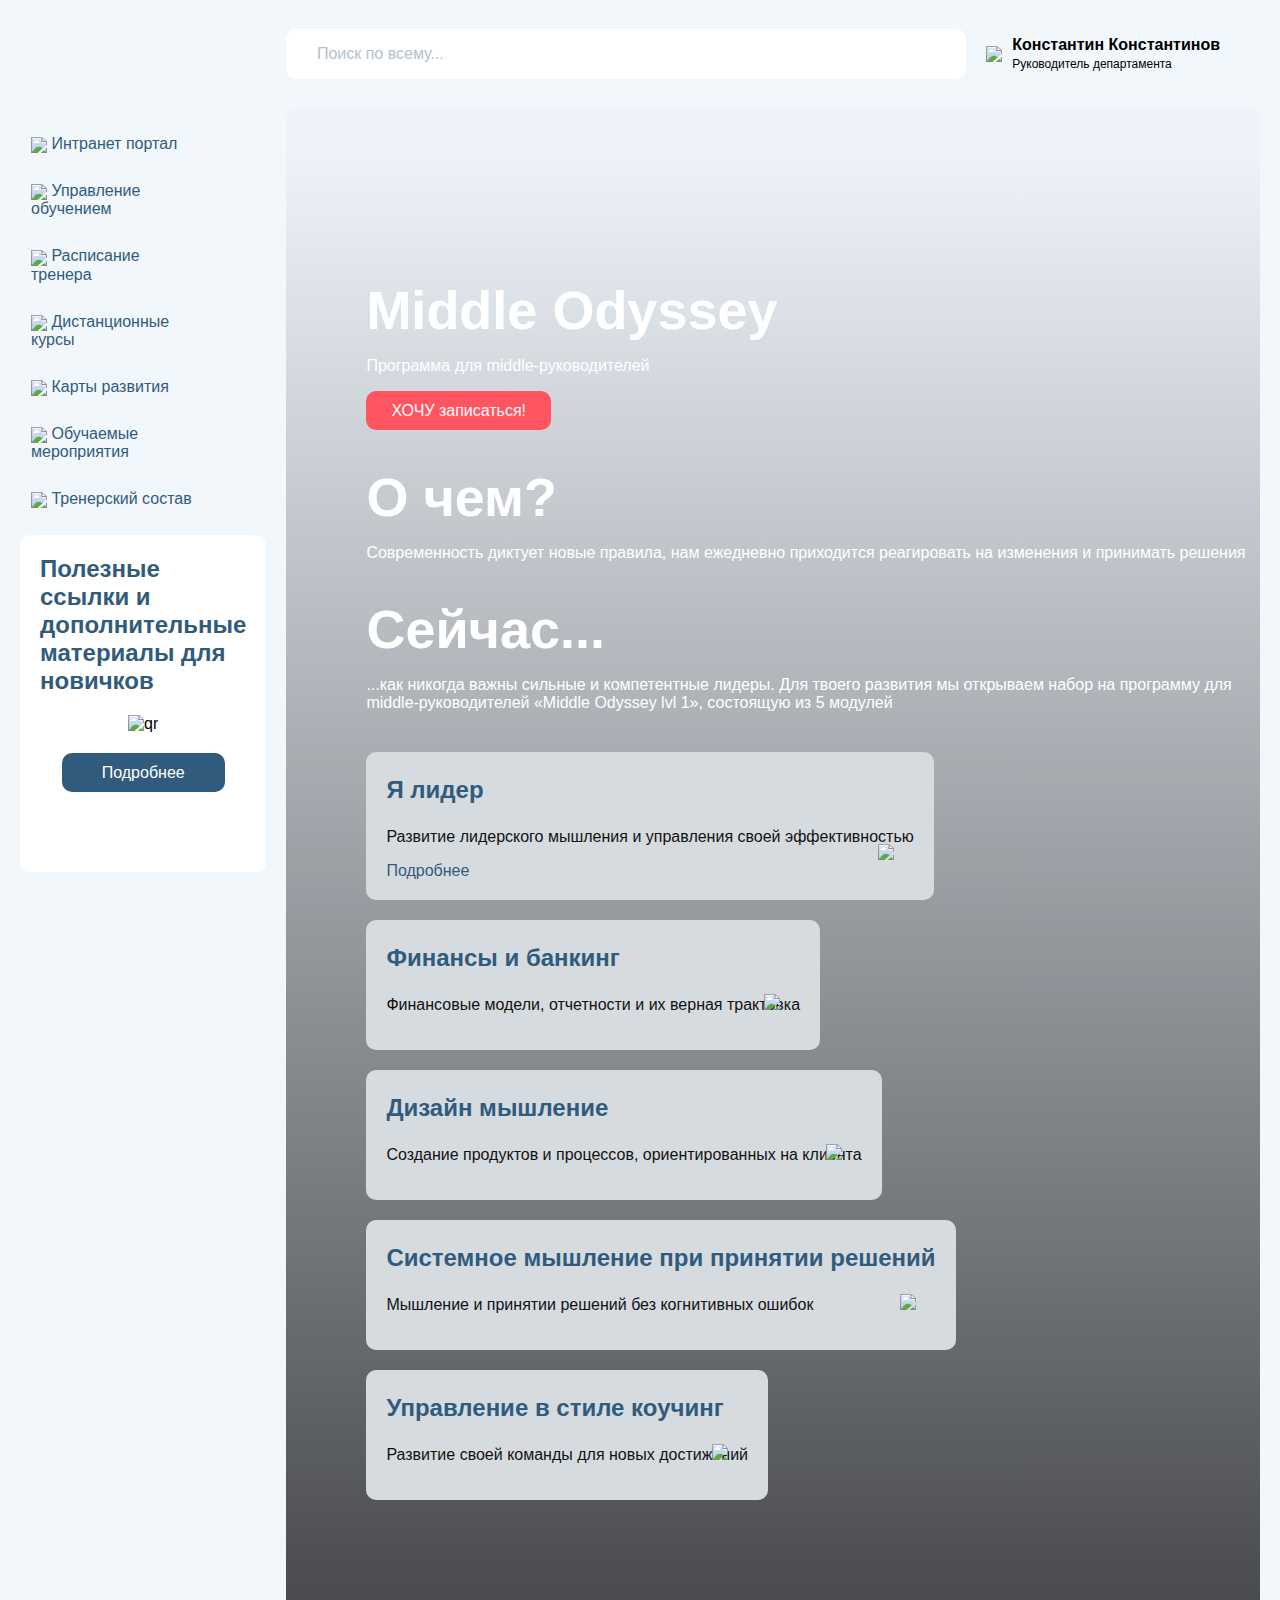
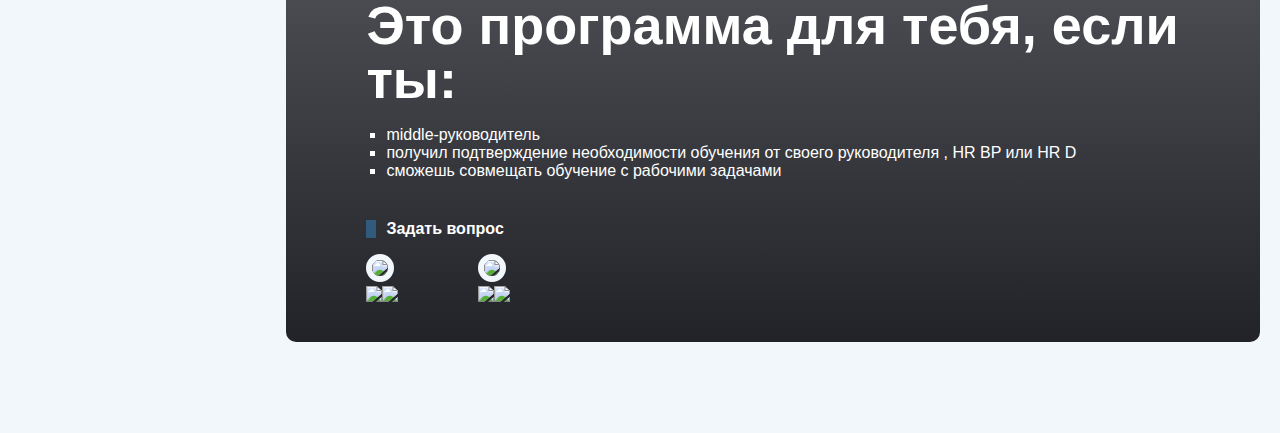
==== index.html @ a62d4ad9 "Add files via upload" ====
<!DOCTYPE html>
<html>
  <head>
    <meta charset="UTF-8">
    <title>Задание</title>
    <link href="styles.css" rel="stylesheet">
  </head>
  <body>
    <header id="main-header">
      <input type="search" id="search" placeholder="Поиск по всему...">
      <div style="display: flex; gap: 10px; align-items: center;">
        <img src="images/foto.png" style="height: max-content;">
        <p>
          <span style="font-weight: bold;">Константин Константинов</span><br>
          <span style="font-size: 12px;">Руководитель департамента</span>
        </p>
      </div>
    </header>
    <div id="left">
      <nav id="left-sidebar">
        <ul>
          <li>
            <img src="images/homeletter.svg">
            Интранет портал
          </li>
          <li>
            <img src="images/staging.svg">
            Управление обучением
          </li>
          <li>
            <img src="images/list-ul.svg">
            Расписание тренера
          </li>
          <li>
            <img src="images/books.svg">
            Дистанционные курсы
          </li>
          <li>
            <img src="images/box-container.svg">
            Карты развития
          </li>
          <li>
            <img src="images/bell-on.svg">
            Обучаемые мероприятия
          </li>
          <li>
            <img src="images/users.svg">
            Тренерский состав
          </li>
        </ul>
      </nav>
      <aside id="new-guys">
        <h3>Полезные ссылки и дополнительные материалы для новичков</h3>
        <div>
        <img src="images/qr.svg" alt="qr" height="130px" width="130px" style="border-radius: 0px;">
        </div>
        <div><button id="more-button">Подробнее</button></div>
      </aside>
    </div>
    <section id="main">
      <div>
        <h1>Middle Odyssey</h1>
        <p>Программа для middle-руководителей</p>
        <button id="assign-button">ХОЧУ записаться!</button>
      </div>
      <div>
        <h1>О чем?</h1>
        <p>Современность диктует новые правила, нам ежедневно приходится 
          реагировать на изменения и принимать решения</p>
      </div>
      <div>
        <h1>Сейчас...</h1>
        <p>...как никогда важны сильные и компетентные лидеры. 
          Для твоего развития мы открываем набор на программу для 
          middle-руководителей «Middle Odyssey lvl 1», состоящую из 5 модулей</p>
      </div>
      <div id="modules">
        <div class="module">
          <h3>Я лидер</h3>
          <p>Развитие лидерского мышления и управления своей эффективностью</p>
          <div class="module-icon">
            <span style="color: #315B7C">
              Подробнее
              <img src="images/build-leadership-and-culture 1.svg">
            </span>
          </div>
        </div>
        <div class="module">
          <h3>Финансы и банкинг</h3>
          <p>Финансовые модели, отчетности и их верная трактовка</p>
          <div class="module-icon">
            <img src="images/financial-gain 1.svg">
          </div>
        </div>
        <div class="module">
          <h3>Дизайн мышление</h3>
          <p>Создание продуктов и процессов, ориентированных на клиента</p>
          <div class="module-icon">
            <img src="images/enterprise-design-thinking-02 1.svg">
          </div>
        </div>
        <div class="module">
          <h3>Системное мышление при принятии решений</h3>
          <p>Мышление и принятии решений без когнитивных ошибок</p>
          <div class="module-icon">
            <img src="images/path 2.svg">
          </div>
        </div>
        <div class="module">
          <h3>Управление в стиле коучинг</h3>
          <p>Развитие своей команды для новых достижений</p>
          <div class="module-icon">
            <img src="images/renew-team 1.svg">
          </div>
        </div>
      </div>
      <div>&zwj;</div>
      <div>
        <h1>Это программа для тебя, если ты:</h1>
        <ul style="list-style-type: square; margin-left: -20px;">
          <li>middle-руководитель</li>
          <li>получил подтверждение необходимости обучения от своего руководителя
            , HR BP или HR D
          </li>
          <li>сможешь совмещать обучение с рабочими задачами</li>
        </ul>
      </div>
      <div id="ask-question">
        <p id="p-ask-question">Задать вопрос</p>
        <div id="contacts">
          <div>
            <img src="images/image 242.png">
            <div>
              <img src="images/bxl_microsoft-teams.svg">
              <img src="images/vscode-icons_file-type-outlook.svg">
            </div>
          </div>

          <div>
            <img src="images/image 242.png">
            <div>
              <img src="images/bxl_microsoft-teams.svg">
              <img src="images/vscode-icons_file-type-outlook.svg">
            </div>
          </div>
        </div>
      </div>
    </section>
  </body>
</html>
---- styles.css ----
* {
    border-radius: 10px;
    border-width: 0px;
}
img {
    border-radius: 0%;
}
body {
    background-color: #F2F7FC;
    font-family: sans-serif; 
    margin: 20px 20px 91px;
    display: grid;
    grid-template-columns: 1fr 5fr;
    gap: 20px;
}
h1 {
    font-size: 54px;
    line-height: 100%;
    margin: 20px auto;
}
h3 {
    font-size: 24px;
    /* line-height: 120%; */
}
button {
    font-size: 16px;
}
#main-header {
    grid-column: 2 / 4;
    grid-row: 1;
    margin-right: 40px;
    display: flex;
    align-items: center;
    gap: 20px
}
#search {
    padding: 12px 30.5px;
    width: 60%;
    height: 50px;
    flex: auto;
    background-image: url('images/search.jpg');
    background-repeat: no-repeat;
    background-position-x: right 20px;
    background-position-y: center;
}
#search::placeholder {
    color: #B1C2CF;
    font-size: 16px;
    font-weight: 400;
}
#left {
    grid-column: 1;
    grid-row: 2;
}
#left-sidebar {
    margin-left: -100px;
}
#left-sidebar img {
    vertical-align: sub;
}
#left-sidebar ul {
    list-style: none;
}
#left-sidebar li {
    margin: 7px auto;
    color: #315B7C;
    padding: 11px 71px ;
}
#left-sidebar li:hover {
    background-color: #B1C2CF;
    color: #FFFFFF;
}
#left-sidebar li:hover img {
    filter: brightness(0) invert();
}
#new-guys {
    background-color: white;
    padding: 20px 20px 60px;
    /* width: 295px; */
}
#new-guys > * {
    text-align: center;
    margin-top: 20px;
    margin-bottom: 20px;
}
#new-guys h3 {
    color: #315B7C;
    font-size: 24px;
    font-weight: 700;
    text-align: initial;
    margin-top: 0px;
}
#more-button {
    padding: 11px 40px 10px;
    background-color: #315B7C;
    color: white
}
#main {
    grid-column: 2 / 4;
    grid-row: 2;
    padding-top: 135px;
    padding-left: 80px;
    background-image: linear-gradient(to bottom, #315B7C05 2%, #222328 100%),
    url("images/trail-b3u6NeaiGkA-unsplash 1.png");
    background-size: 100% 100%;
    color: white;
}
#main > div {
    margin: 40px auto;
}
#assign-button {
    background-color: #FF5561;
    padding: 11px 25px 10px;
    color: white;
}
#modules {
    margin: auto 20px;
    margin-left: -60px;
    display: flex;
    flex-wrap: wrap;
    gap: 20px;
}
.module {
    background-color: #D6DBE0;
    padding: 20px;
    padding-top: 0px;
}
.module h3 {
    color: #315B7C;
}
.module p {
    color: #121212;
}
.module-icon {
    position: relative;
}
.module-icon img {
    position: absolute;
    margin: 20px;
    bottom: 0px;  
    right: 0px; 
}
p {
    font-size: 16px;
}
#p-ask-question {
    border-left: 10px solid #315B7C; 
    border-radius: 0%; 
    padding-left: 10px;
    font-weight: 700;
}
#contacts {
    display: flex;
    column-gap: 80px;
}
#contacts > div > img {
    border-radius: 50%;
    border: 6.25px solid #F2F7FC;
}
#contacts > div > div {
    display: flex;
    justify-content: space-around;
}
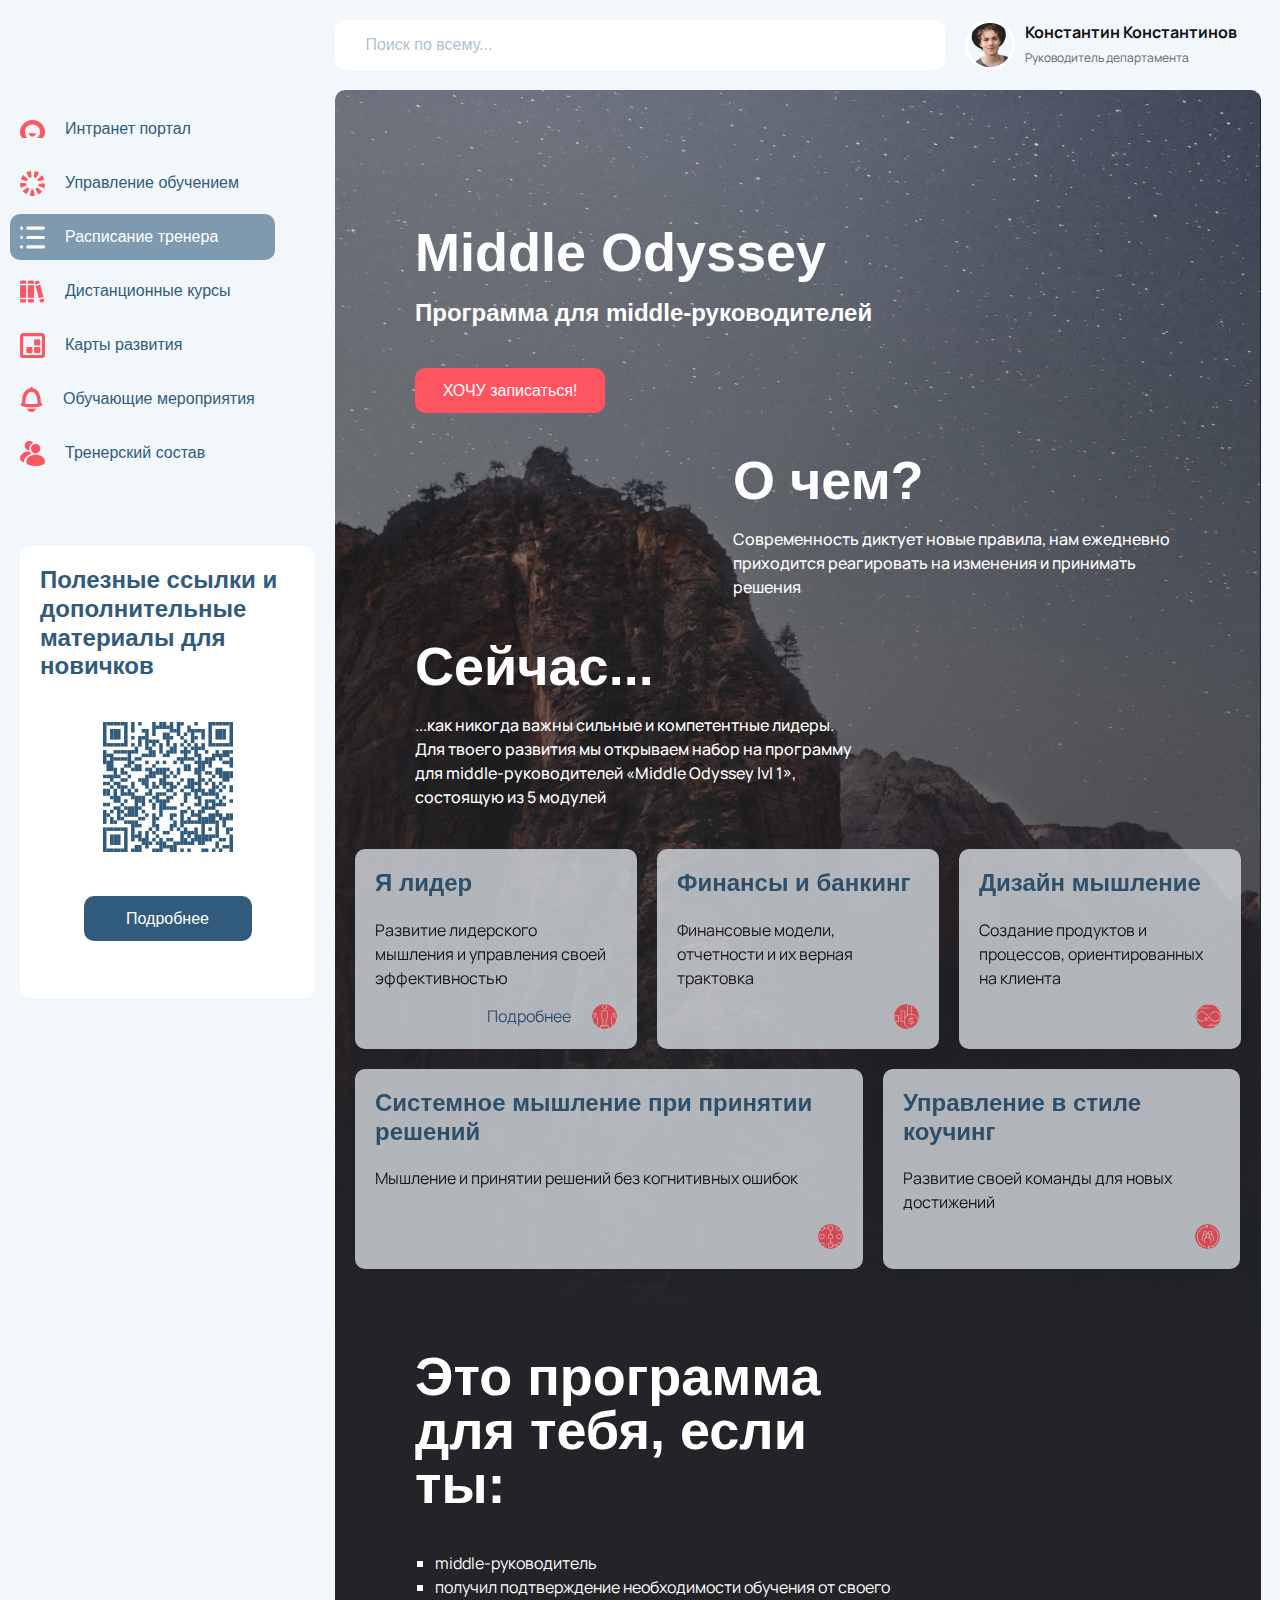
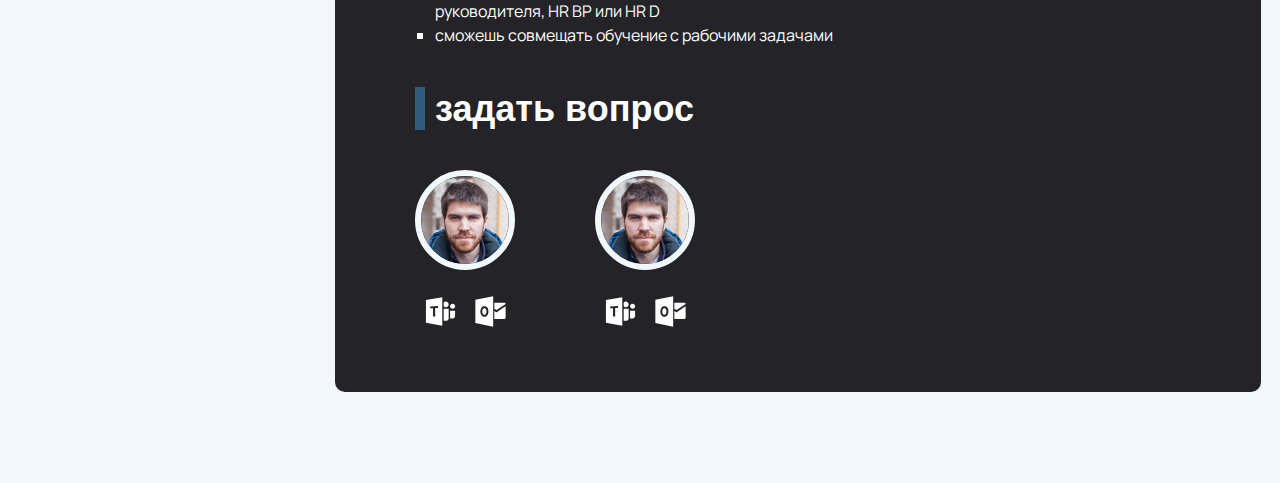
==== commit 096345c1: "Add files via upload" ====
--- a/index.html
+++ b/index.html
@@ -3,16 +3,16 @@
   <head>
     <meta charset="UTF-8">
     <title>Задание</title>
-    <link href="styles.css" rel="stylesheet">
+    <link href="styles/styles.css" rel="stylesheet">
   </head>
   <body>
     <header id="main-header">
       <input type="search" id="search" placeholder="Поиск по всему...">
-      <div style="display: flex; gap: 10px; align-items: center;">
+      <div style="display: flex; gap: 10px; align-items: center; width: 295px; height: 50px;">
         <img src="images/foto.png" style="height: max-content;">
         <p>
-          <span style="font-weight: bold;">Константин Константинов</span><br>
-          <span style="font-size: 12px;">Руководитель департамента</span>
+          <span style="font-weight: bold;">Константин Константинов</span>
+          <span style="font-size: 12px; color: #666666">Руководитель департамента</span>
         </p>
       </div>
     </header>
@@ -27,7 +27,7 @@
             <img src="images/staging.svg">
             Управление обучением
           </li>
-          <li>
+          <li class="current">
             <img src="images/list-ul.svg">
             Расписание тренера
           </li>
@@ -41,7 +41,7 @@
           </li>
           <li>
             <img src="images/bell-on.svg">
-            Обучаемые мероприятия
+            Обучающие мероприятия
           </li>
           <li>
             <img src="images/users.svg">
@@ -50,63 +50,65 @@
         </ul>
       </nav>
       <aside id="new-guys">
-        <h3>Полезные ссылки и дополнительные материалы для новичков</h3>
+        <h3 style="width: 254px; height: 116px;">Полезные ссылки и дополнительные материалы для новичков</h3>
         <div>
-        <img src="images/qr.svg" alt="qr" height="130px" width="130px" style="border-radius: 0px;">
+        <img src="images/qr.svg" alt="qr" height="130px" width="130px" style="border-radius: 0px; margin: 40px auto;">
         </div>
         <div><button id="more-button">Подробнее</button></div>
       </aside>
     </div>
+    <div id="nav-mobile">
+      <img src="images/hamburger_menu.svg" alt="Меню" >
+    </div>
     <section id="main">
-      <div>
-        <h1>Middle Odyssey</h1>
-        <p>Программа для middle-руководителей</p>
-        <button id="assign-button">ХОЧУ записаться!</button>
-      </div>
-      <div>
+
+      <h1>Middle Odyssey</h1>
+      <h3 style="margin-top: 20px;">Программа для middle-руководителей</h4>
+      <button id="assign-button">ХОЧУ записаться!</button>
+      <div id="about-what">
         <h1>О чем?</h1>
-        <p>Современность диктует новые правила, нам ежедневно приходится 
+        <p class="b1">Современность диктует новые правила, нам ежедневно приходится 
           реагировать на изменения и принимать решения</p>
       </div>
-      <div>
+      <div id="now">
         <h1>Сейчас...</h1>
-        <p>...как никогда важны сильные и компетентные лидеры. 
+        <p class="b1">...как никогда важны сильные и компетентные лидеры. 
           Для твоего развития мы открываем набор на программу для 
           middle-руководителей «Middle Odyssey lvl 1», состоящую из 5 модулей</p>
       </div>
       <div id="modules">
-        <div class="module">
+        <div class="module" style="max-width: 282px;">
           <h3>Я лидер</h3>
           <p>Развитие лидерского мышления и управления своей эффективностью</p>
           <div class="module-icon">
-            <span style="color: #315B7C">
+            <p style="color: #315B7C; margin: 0;">
               Подробнее
-              <img src="images/build-leadership-and-culture 1.svg">
-            </span>
+            </p>
+            <img src="images/build-leadership-and-culture 1.svg">
           </div>
         </div>
-        <div class="module">
+        <div class="module" style="max-width: 282px;">
           <h3>Финансы и банкинг</h3>
           <p>Финансовые модели, отчетности и их верная трактовка</p>
           <div class="module-icon">
             <img src="images/financial-gain 1.svg">
           </div>
         </div>
-        <div class="module">
+        <div class="module" style="max-width: 282px;">
           <h3>Дизайн мышление</h3>
           <p>Создание продуктов и процессов, ориентированных на клиента</p>
           <div class="module-icon">
             <img src="images/enterprise-design-thinking-02 1.svg">
           </div>
         </div>
-        <div class="module">
+        <div class="module" style="max-width: 508px;">
           <h3>Системное мышление при принятии решений</h3>
           <p>Мышление и принятии решений без когнитивных ошибок</p>
           <div class="module-icon">
             <img src="images/path 2.svg">
           </div>
         </div>
-        <div class="module">
+        <div class="module" style="max-width: 357px;">
           <h3>Управление в стиле коучинг</h3>
           <p>Развитие своей команды для новых достижений</p>
           <div class="module-icon">
@@ -114,34 +116,30 @@
           </div>
         </div>
       </div>
-      <div>&zwj;</div>
-      <div>
-        <h1>Это программа для тебя, если ты:</h1>
-        <ul style="list-style-type: square; margin-left: -20px;">
-          <li>middle-руководитель</li>
-          <li>получил подтверждение необходимости обучения от своего руководителя
-            , HR BP или HR D
+      <div style="margin-top: 80px;">
+        <h1 id="programm-for-you-h1"> Это программа для тебя, если ты:</h1>
+        <ul id="programm-for-you-list">
+          <li class="p1">middle-руководитель</li>
+          <li class="p1">получил подтверждение необходимости обучения от своего руководителя,
+            HR BP или HR D
           </li>
-          <li>сможешь совмещать обучение с рабочими задачами</li>
+          <li class="p1">сможешь совмещать обучение с рабочими задачами</li>
         </ul>
       </div>
-      <div id="ask-question">
-        <p id="p-ask-question">Задать вопрос</p>
-        <div id="contacts">
-          <div>
-            <img src="images/image 242.png">
-            <div>
-              <img src="images/bxl_microsoft-teams.svg">
-              <img src="images/vscode-icons_file-type-outlook.svg">
-            </div>
+      <h2 id="p-ask-question">задать вопрос</h2>
+      <div id="contacts">
+        <div>
+          <img src="images/image 242.png">
+          <div style="margin-top: 20px;">
+            <img src="images/bxl_microsoft-teams.svg">
+            <img src="images/vscode-icons_file-type-outlook.svg">
           </div>
-
-          <div>
-            <img src="images/image 242.png">
-            <div>
-              <img src="images/bxl_microsoft-teams.svg">
-              <img src="images/vscode-icons_file-type-outlook.svg">
-            </div>
+        </div>
+        <div>
+          <img src="images/image 242.png">
+          <div style="margin-top: 20px;">
+            <img src="images/bxl_microsoft-teams.svg">
+            <img src="images/vscode-icons_file-type-outlook.svg">
           </div>
         </div>
       </div>
--- a/styles/styles.css
+++ b/styles/styles.css
@@ -0,0 +1,322 @@
+@import url('https://fonts.googleapis.com/css2?family=Manrope&display=swap');
+* {
+    border-radius: 10px;
+    border-width: 0px;
+}
+img {
+    border-radius: 0%;
+}
+body {
+    background-color: #F2F7FC;
+    font-family: 'Gill Sans', 'Gill Sans MT', Calibri, 'Trebuchet MS', sans-serif;
+    margin: auto;
+    padding: 20px 20px 91px;
+    display: grid;
+    grid-template-columns: 1fr 1fr;
+    gap: 20px;
+    width: 1240px;
+}
+h1 {
+    font-size: 54px;
+    font-weight: 700;
+    line-height: 54px;
+    margin: 0;
+}
+h2 {
+    font-size: 36px;
+    font-weight: 700;
+    line-height: 43.2px;
+    margin: 0;
+}
+h3 {
+    font-size: 24px;
+    font-weight: 700;
+    line-height: 28.8px;
+    margin: 0;
+}
+button, .b1 {
+    font-size: 16px;
+    font-weight: 500;
+    line-height: 24px;
+    color: #ffffff;
+}
+p, .p1 {
+    font-size: 16px;
+    font-weight: 400;
+    line-height: 24px;
+    font-family: 'Manrope', sans-serif;
+    color: #121212;
+    margin: 0;
+}
+.b1 {
+    margin-top: 20px;
+}
+#main-header {
+    grid-column: 2;
+    grid-row: 1;
+    margin-right: 40px;
+    display: flex;
+    align-items: center;
+    gap: 20px
+}
+#search {
+    width: 610px;
+    height: 50px;
+    padding: 12px 30.5px;
+    background-image: url('images/search.jpg');
+    background-repeat: no-repeat;
+    background-position-x: right 20px;
+    background-position-y: center;
+}
+#search::placeholder {
+    color: #B1C2CF;
+    font-size: 16px;
+    font-weight: 400;
+}
+#left {
+    grid-column: 1;
+    grid-row: 2;
+}
+#left-sidebar {
+    width: 305px;
+    height: 371px;
+    margin-left: -50px;
+    padding-right: 20px;
+}
+#left-sidebar img {
+    vertical-align: sub;
+}
+#left-sidebar ul {
+    list-style: none;
+}
+#left-sidebar ul > *:not(:first-child) {
+    margin-top: 8px;
+}
+#left-sidebar li {
+    font-size: 16px;
+    font-weight: 500;
+    line-height: 24px;
+
+    color: #315B7C;
+    display: flex;
+    column-gap: 20px;
+    align-items: center;
+    width: 265px;
+    height: 46px;
+    padding: 11px 10px;
+    box-sizing: border-box;
+}
+#left-sidebar li:hover {
+    background-color: #B1C2CF;
+    color: white;
+}
+.current {
+    background-color: #7E9AB0;
+    color: white !important;
+} 
+#left-sidebar li:hover img, .current img {
+    filter: brightness(0) invert();
+}
+#new-guys {
+    width: 295px;
+    height: 452px;
+    box-sizing: border-box;
+    background-color: white;
+    padding: 20px 20px 61px;
+    margin-top: calc(80px - 11px);
+}
+#new-guys > * {
+    text-align: center;
+}
+#new-guys h3 {
+    color: #315B7C;
+    text-align: initial;
+}
+#more-button {
+    width: 168px;
+    height: 45px;
+    padding: 11px 40px 10px;
+    background-color: #315B7C;
+}
+#nav-mobile {
+    display: none;
+}
+#nav-mobile div {
+    padding: 26px 20px 35px;
+}
+#main {
+    width: calc(925px - 134px);
+    grid-column: 2;
+    grid-row: 2;
+    padding: 135px 55px 63px 80px;
+    background-image: linear-gradient(to bottom, #315B7C05 2%, #222328 100%), url("../images/trail-b3u6NeaiGkA-unsplash 1.png"); 
+    background-size: auto 1239px, auto;
+    background-color: #232328;
+    background-repeat: no-repeat;
+    color: white;
+    display: flex;
+    flex-direction: column;
+    position: relative;
+}
+#main > *:not(:first-child) {
+    margin-top: 40px;
+}
+#assign-button {
+    width: 190px;
+    height: 45px;
+    background-color: #FF5561;
+    padding: 11px 25px 10px;
+}
+#about-what {
+    width: 473px;
+    align-self: flex-end;
+}
+#now {
+    width: 437px;
+}
+#modules {
+    margin-left: -60px;
+    margin-right: -35px;
+    display: flex;
+    flex-wrap: wrap;
+    gap: 20px;
+}
+.module {
+    height: 200px;
+    padding: 20px;
+    box-sizing: border-box;
+    position: relative;
+    background-color: #D6DBE0;
+    opacity: 80%;
+    /* display: flex;
+    flex-direction: column; */
+}
+.module h3 {
+    color: #315B7C;
+    margin-bottom: 20px;
+}
+.module-icon {
+    display: flex;
+    column-gap: 21px;
+    align-items: center;
+    position: absolute;
+    bottom: 20px;
+    right: 20px
+}
+#programm-for-you-h1 {
+    width: 464px;
+}
+#programm-for-you-list {
+    list-style-type: square;
+    margin: 0;
+    margin-top: 40px;
+    margin-left: -20px;
+    font-weight: 400;
+    width: 491px;
+}
+#programm-for-you-list li {
+    color: white;
+}
+#p-ask-question {
+    border-left: 10px solid #315B7C; 
+    border-radius: 0%; 
+    padding-left: 10px;
+    font-weight: 700;
+    font-size: 36px;
+}
+#contacts {
+    display: flex;
+    column-gap: 80px;
+}
+#contacts > div > img {
+    border-radius: 50%;
+    border: 6px solid #F2F7FC;
+}
+#contacts > div > div {
+    display: flex;
+    justify-content: space-around;
+}
+
+@media (max-width: 500px) {
+    body {
+        width: 320px;
+        padding: 0;
+        gap: 0;
+    }
+    .b1 {
+        margin-top: 10px;
+    }
+    #main-header {
+        display: none;
+    }
+    #left {
+        display: none;
+    }
+    #nav-mobile {
+        display: initial;
+        width: 320px;
+        height: 80px;
+        position: relative;
+        background-color: white;
+    }
+    #nav-mobile img {
+        position: absolute;
+        top: 26px;
+        right: 20px;
+    }
+    #main {
+        grid-column: 1;
+        grid-row: 2;
+        padding: 40px 20px;
+        width: 280px;
+        border-radius: 0%;
+    }
+    #gradient {
+        margin-left: -20px;
+    }
+    h1 {
+        font-size: 36px;
+        font-weight: 700;
+        line-height: 43.2px;
+    }
+    #about-what, #now {
+        width: 280px
+    }
+    #now {
+        height: 221px;
+    }
+    #modules {
+        margin: 20px auto 0px !important;
+    }
+    #modules *:first-child > div {
+        position: initial;
+        margin-left: 119px;
+        margin-top: 10px;
+    }
+    .module {
+        padding: 20px;
+        height: auto;
+    }
+    .module h3 {
+        color: #315B7C;
+        margin-bottom: 10px;
+    }
+    .module-icon {
+        margin-right: -10px;
+        margin-bottom: -10px;
+    }
+    #programm-for-you-h1 {
+        width: 280px;
+    }
+    #programm-for-you-list {
+        width: 272px;
+        margin-top: 20px;
+    }
+    #programm-for-you-list li {
+        font-size: 12px;
+    }
+    #contacts {
+        column-gap: 40px;
+        justify-content: center;
+    }
+}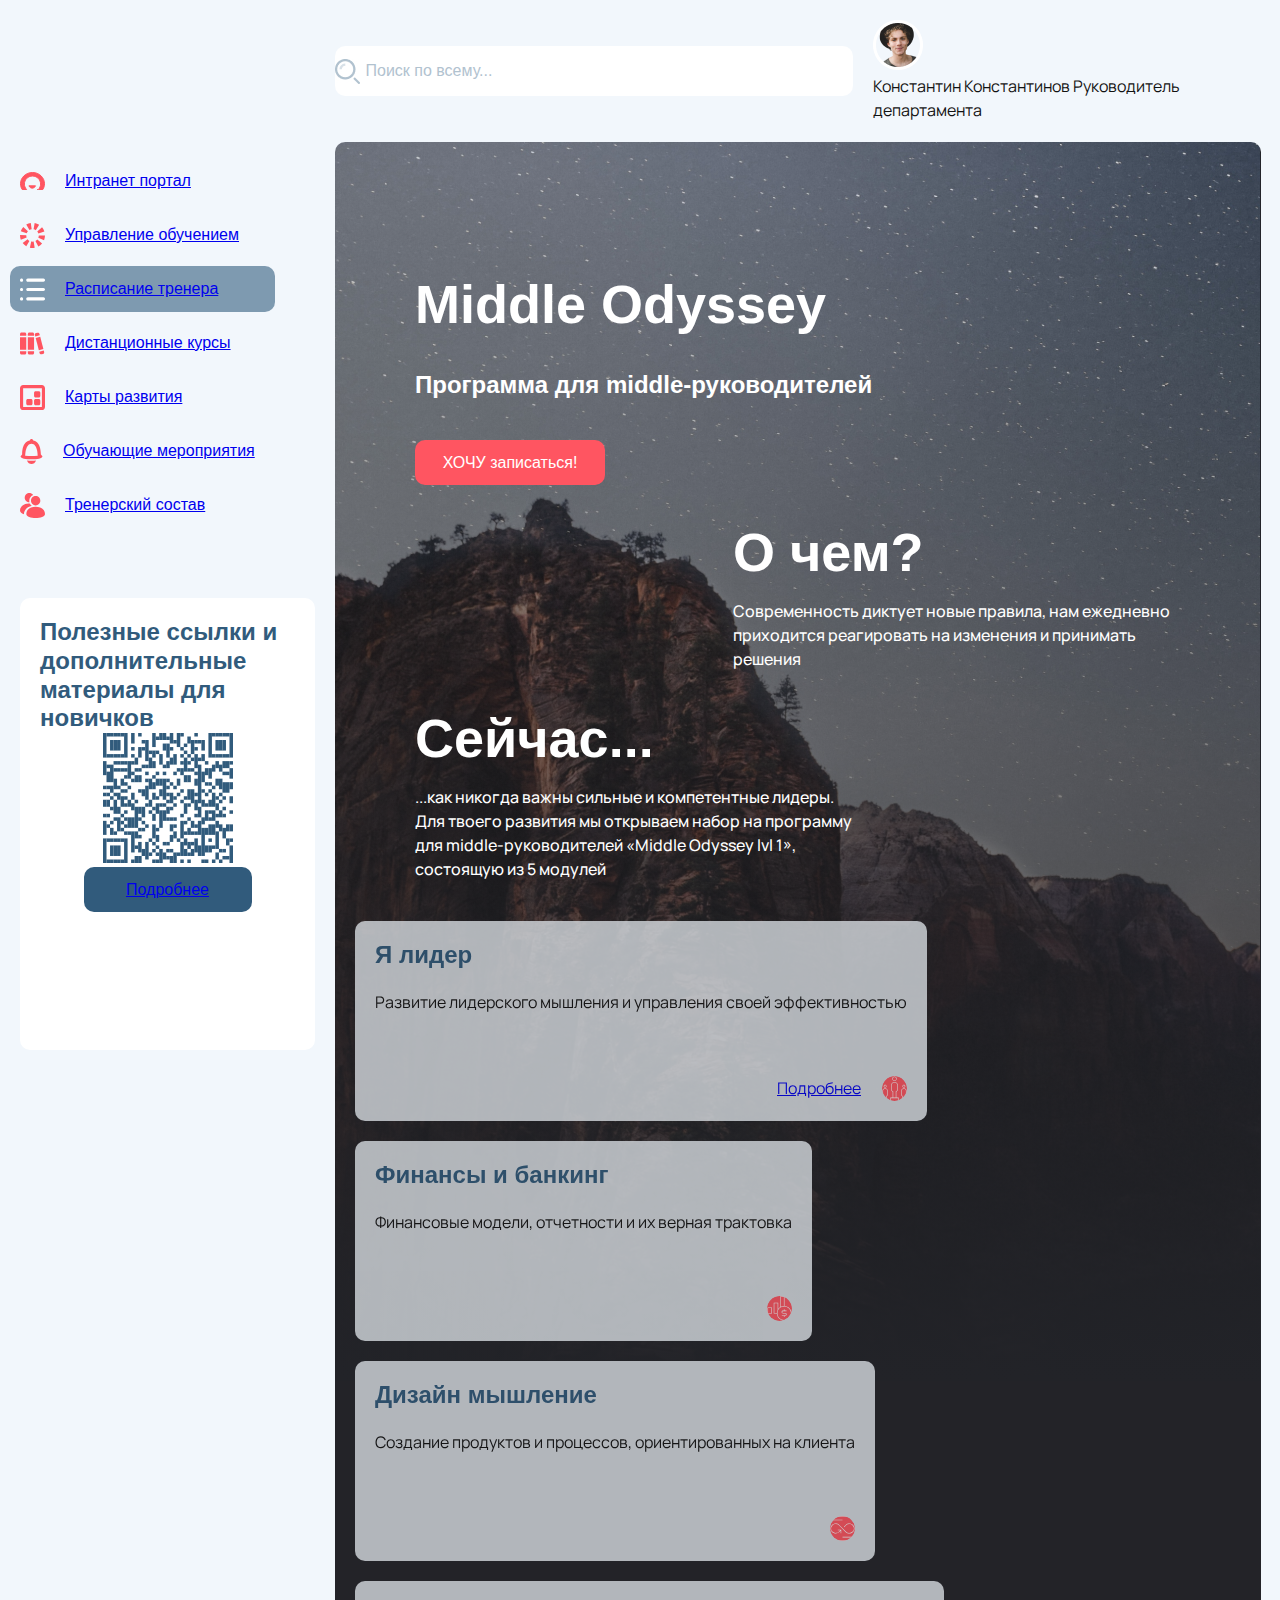
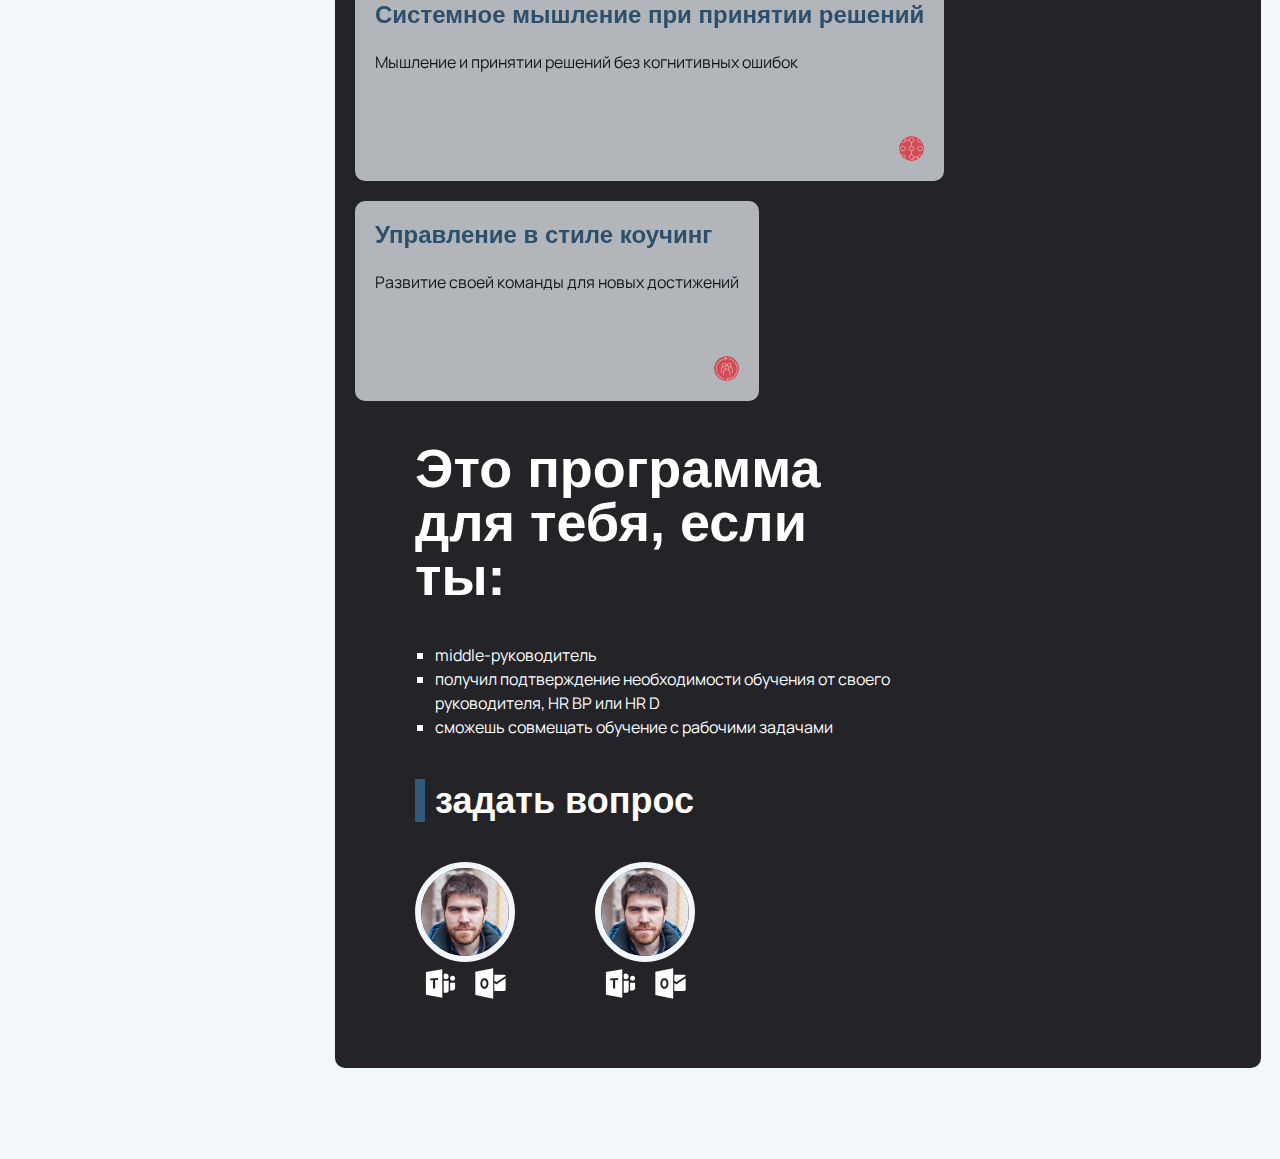
==== commit 891f2ad4: "Add files via upload" ====
--- a/index.html
+++ b/index.html
@@ -3,112 +3,129 @@
   <head>
     <meta charset="UTF-8">
     <title>Задание</title>
-    <link href="styles/styles.css" rel="stylesheet">
+    <link rel="stylesheet" href="styles/styles.css">
+    <link rel="stylesheet" href="styles/index.css">
   </head>
   <body>
-    <header id="main-header">
-      <input type="search" id="search" placeholder="Поиск по всему...">
-      <div style="display: flex; gap: 10px; align-items: center; width: 295px; height: 50px;">
-        <img src="images/foto.png" style="height: max-content;">
+    <header id="main-header" class="main-header">
+      <input type="search" id="search" class="search" placeholder="Поиск по всему...">
+      <div class="user-info">
+        <img src="images/foto.png">
         <p>
-          <span style="font-weight: bold;">Константин Константинов</span>
-          <span style="font-size: 12px; color: #666666">Руководитель департамента</span>
+          <span class="user-name">Константин Константинов</span>
+          <span class="user-status">Руководитель департамента</span>
         </p>
       </div>
     </header>
-    <div id="left">
-      <nav id="left-sidebar">
+    <div id="left" class="left">
+      <nav id="left-sidebar" class="left-sidebar">
         <ul>
           <li>
             <img src="images/homeletter.svg">
+            <a href="404.html">
             Интранет портал
+            </a>
           </li>
           <li>
             <img src="images/staging.svg">
+            <a href="404.html">
             Управление обучением
+            </a>
           </li>
           <li class="current">
             <img src="images/list-ul.svg">
+            <a href="index.html">
             Расписание тренера
+            </a>
           </li>
           <li>
             <img src="images/books.svg">
+            <a href="404.html">
             Дистанционные курсы
+            </a>
           </li>
           <li>
             <img src="images/box-container.svg">
+            <a href="404.html">
             Карты развития
+            </a>
           </li>
           <li>
             <img src="images/bell-on.svg">
+            <a href="events.html">
             Обучающие мероприятия
+            </a>
           </li>
           <li>
             <img src="images/users.svg">
+            <a href="404.html">
             Тренерский состав
+            </a>
           </li>
         </ul>
       </nav>
-      <aside id="new-guys">
-        <h3 style="width: 254px; height: 116px;">Полезные ссылки и дополнительные материалы для новичков</h3>
+      <aside id="new-guys" class="new-guys">
+        <h3>Полезные ссылки и дополнительные материалы для новичков</h3>
         <div>
-        <img src="images/qr.svg" alt="qr" height="130px" width="130px" style="border-radius: 0px; margin: 40px auto;">
+        <img src="images/qr.svg" alt="qr" height="130px" width="130px">
         </div>
-        <div><button id="more-button">Подробнее</button></div>
+        <div><button id="more-button" class="more-button"><a href="404.html">Подробнее</a></button></div>
       </aside>
     </div>
-    <div id="nav-mobile">
-      <img src="images/hamburger_menu.svg" alt="Меню" >
+    <div id="nav-mobile" class="nav-mobile">
+      <img src="images/hamburger_menu.svg" alt="Меню">
     </div>
-    <section id="main">
 
+    <section id="main" class="main">
       <h1>Middle Odyssey</h1>
-      <h3 style="margin-top: 20px;">Программа для middle-руководителей</h4>
-      <button id="assign-button">ХОЧУ записаться!</button>
-      <div id="about-what">
+      <h3>Программа для middle-руководителей</h3>
+        <a href="404.html"><button id="assign-button" class="assign-button">ХОЧУ записаться!</button></a>
+      <div id="about-what" class="about-what">
         <h1>О чем?</h1>
         <p class="b1">Современность диктует новые правила, нам ежедневно приходится 
           реагировать на изменения и принимать решения</p>
       </div>
-      <div id="now">
+      <div id="now" class="now">
         <h1>Сейчас...</h1>
         <p class="b1">...как никогда важны сильные и компетентные лидеры. 
           Для твоего развития мы открываем набор на программу для 
           middle-руководителей «Middle Odyssey lvl 1», состоящую из 5 модулей</p>
       </div>
-      <div id="modules">
-        <div class="module" style="max-width: 282px;">
+      <div id="modules" class="modules">
+        <div class="module module1">
           <h3>Я лидер</h3>
           <p>Развитие лидерского мышления и управления своей эффективностью</p>
           <div class="module-icon">
-            <p style="color: #315B7C; margin: 0;">
+            <p class="more-link">
+              <a href="404.html">
               Подробнее
+              </a>
             </p>
             <img src="images/build-leadership-and-culture 1.svg">
           </div>
         </div>
-        <div class="module" style="max-width: 282px;">
+        <div class="module module2">
           <h3>Финансы и банкинг</h3>
           <p>Финансовые модели, отчетности и их верная трактовка</p>
           <div class="module-icon">
             <img src="images/financial-gain 1.svg">
           </div>
         </div>
-        <div class="module" style="max-width: 282px;">
+        <div class="module module3">
           <h3>Дизайн мышление</h3>
           <p>Создание продуктов и процессов, ориентированных на клиента</p>
           <div class="module-icon">
             <img src="images/enterprise-design-thinking-02 1.svg">
           </div>
         </div>
-        <div class="module" style="max-width: 508px;">
+        <div class="module module4">
           <h3>Системное мышление при принятии решений</h3>
           <p>Мышление и принятии решений без когнитивных ошибок</p>
           <div class="module-icon">
             <img src="images/path 2.svg">
           </div>
         </div>
-        <div class="module" style="max-width: 357px;">
+        <div class="module module5">
           <h3>Управление в стиле коучинг</h3>
           <p>Развитие своей команды для новых достижений</p>
           <div class="module-icon">
@@ -116,9 +133,9 @@
           </div>
         </div>
       </div>
-      <div style="margin-top: 80px;">
-        <h1 id="programm-for-you-h1"> Это программа для тебя, если ты:</h1>
-        <ul id="programm-for-you-list">
+      <div class="programm-for-you">
+        <h1 id="programm-for-you-h1" class="programm-for-you-h1"> Это программа для тебя, если ты:</h1>
+        <ul id="programm-for-you-list" class="programm-for-you-list">
           <li class="p1">middle-руководитель</li>
           <li class="p1">получил подтверждение необходимости обучения от своего руководителя,
             HR BP или HR D
@@ -126,20 +143,28 @@
           <li class="p1">сможешь совмещать обучение с рабочими задачами</li>
         </ul>
       </div>
-      <h2 id="p-ask-question">задать вопрос</h2>
-      <div id="contacts">
+      <h2 id="p-ask-question" class="p-ask-question">задать вопрос</h2>
+      <div id="contacts" class="contacts">
         <div>
           <img src="images/image 242.png">
-          <div style="margin-top: 20px;">
-            <img src="images/bxl_microsoft-teams.svg">
-            <img src="images/vscode-icons_file-type-outlook.svg">
+          <div class="contact-links">
+            <a href="mailto:example@example.com">
+              <img src="images/bxl_microsoft-teams.svg">
+            </a>
+            <a href="mailto:example@example.com">
+              <img src="images/vscode-icons_file-type-outlook.svg">
+            </a>
           </div>
         </div>
         <div>
           <img src="images/image 242.png">
-          <div style="margin-top: 20px;">
-            <img src="images/bxl_microsoft-teams.svg">
-            <img src="images/vscode-icons_file-type-outlook.svg">
+          <div class="contact-links">
+            <a href="mailto:example@example.com">
+              <img src="images/bxl_microsoft-teams.svg">
+            </a>
+            <a href="mailto:example@example.com">
+              <img src="images/vscode-icons_file-type-outlook.svg">
+            </a>
           </div>
         </div>
       </div>
--- a/styles/styles.css
+++ b/styles/styles.css
@@ -63,7 +63,7 @@
     width: 610px;
     height: 50px;
     padding: 12px 30.5px;
-    background-image: url('images/search.jpg');
+    background-image: url('../images/search.jpg');
     background-repeat: no-repeat;
     background-position-x: right 20px;
     background-position-y: center;
@@ -319,4 +319,4 @@
         column-gap: 40px;
         justify-content: center;
     }
-}+}
